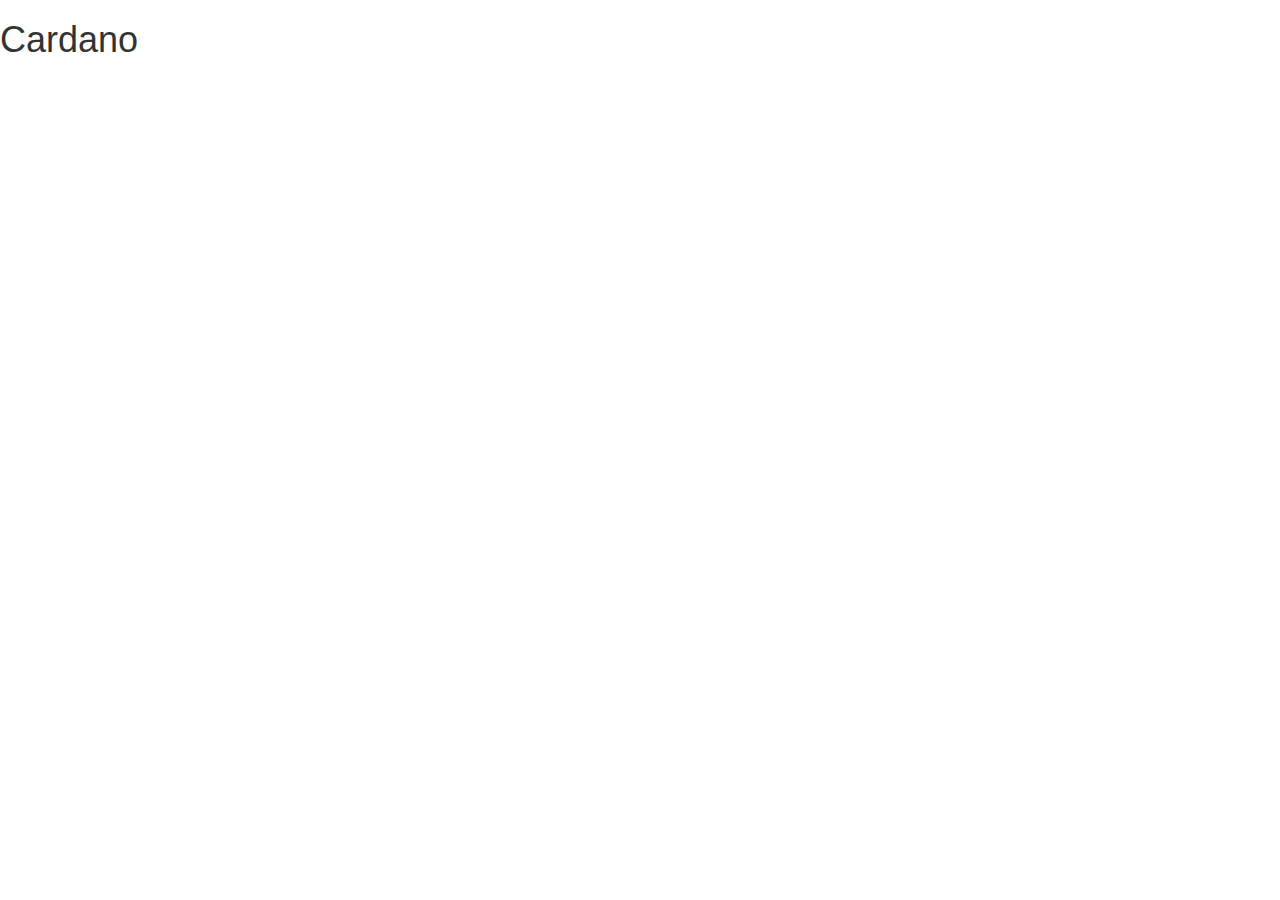
==== index.html @ ebd58d10 "First commit. Load the basic files" ====
<!DOCTYPE html>
<html lang="en">
<head>
    <meta charset="utf-8">
    <meta http-equiv="X-UA-Compatible" content="IE=edge">
    <meta name="viewport" content="width=device-width, initial-scale=1">
    <title>Cardano</title>
    <link href="resources/css/bootstrap.css" rel="stylesheet">

    <!--[if lt IE 9]>
    <script src="https://oss.maxcdn.com/html5shiv/3.7.2/html5shiv.min.js"></script>
    <script src="https://oss.maxcdn.com/respond/1.4.2/respond.min.js"></script>
    <![endif]-->
</head>
<body>
<h1>Cardano</h1>

<script src="resources/js/libs/jQuery/jquery.1.11.2.min.js"></script>
<script src="resources/js/libs/bootstrap/bootstrap.min.js"></script>
</body>
</html>
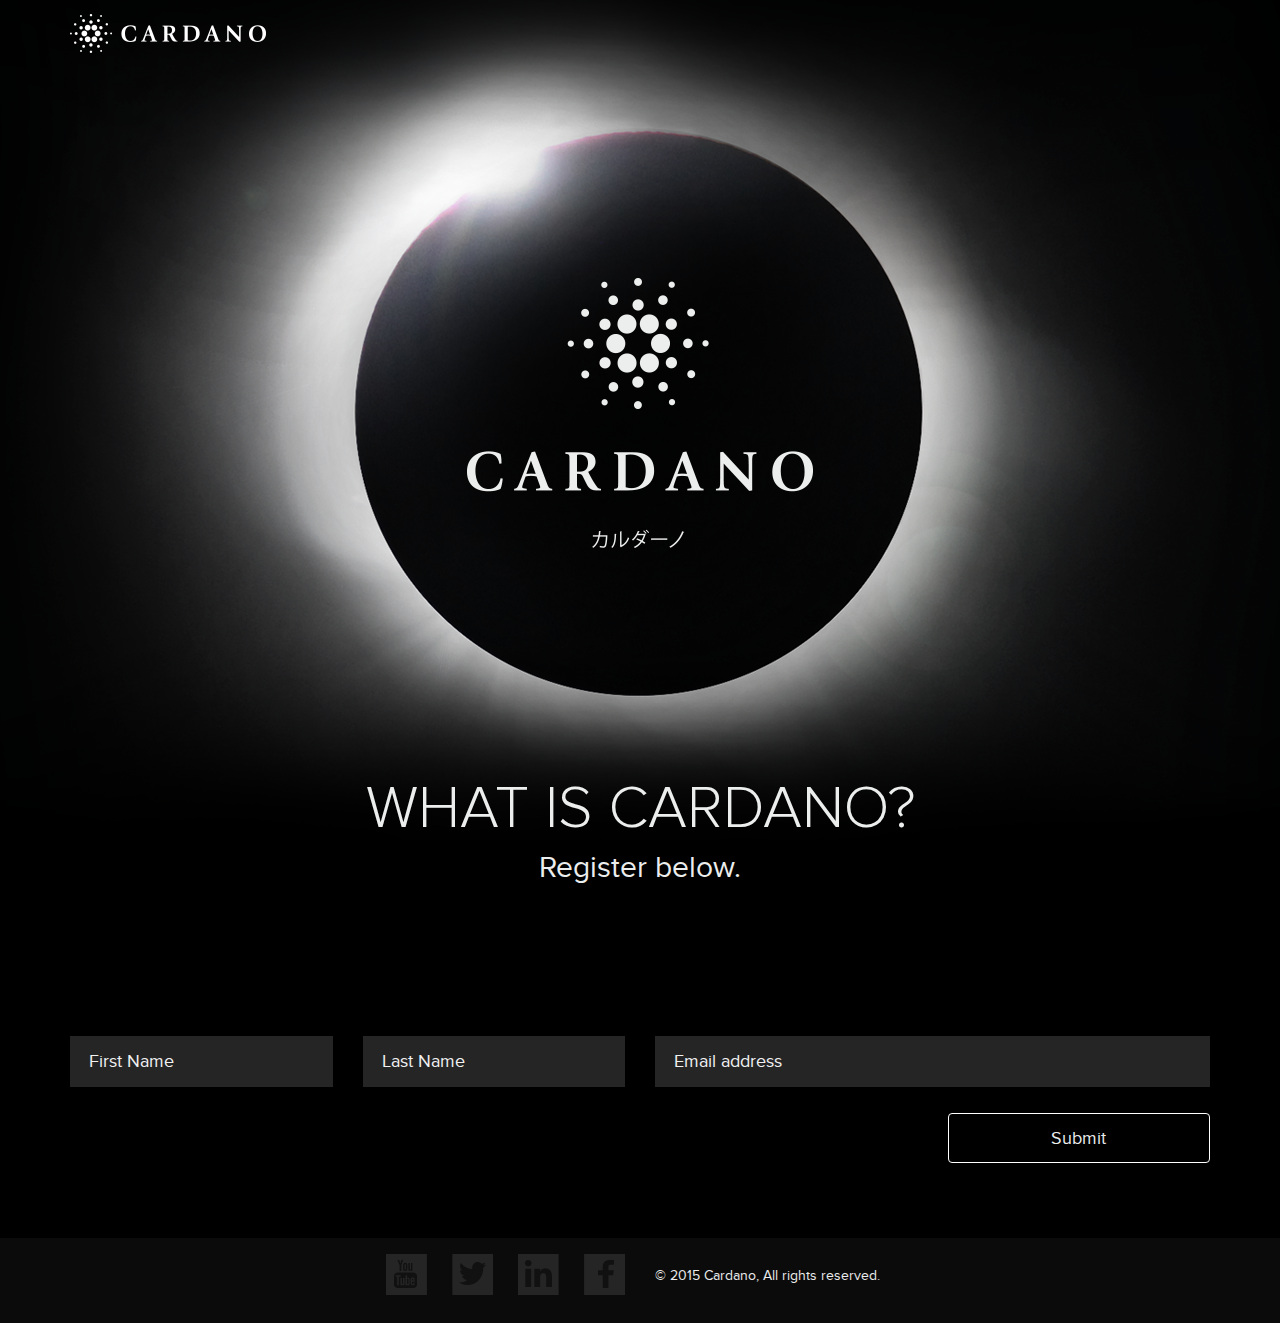
==== commit a86b2551: "validation of the form" ====
--- a/index.html
+++ b/index.html
@@ -4,18 +4,95 @@
     <meta charset="utf-8">
     <meta http-equiv="X-UA-Compatible" content="IE=edge">
     <meta name="viewport" content="width=device-width, initial-scale=1">
-    <title>Cardano</title>
+    <title>What is Cardano?</title>
     <link href="resources/css/bootstrap.css" rel="stylesheet">
-
+    <link rel="stylesheet" href="resources/css/main.css"/>
     <!--[if lt IE 9]>
     <script src="https://oss.maxcdn.com/html5shiv/3.7.2/html5shiv.min.js"></script>
     <script src="https://oss.maxcdn.com/respond/1.4.2/respond.min.js"></script>
     <![endif]-->
 </head>
 <body>
-<h1>Cardano</h1>
+<div id="mainContainer">
+    <div class="container">
+        <div class="row">
+            <div class="col-lg-3 col-md-3 col-sm-3 col-xs-3">
+                <a href="javascript: void(0);" class="header-logo">
+                    <img src="resources/images/logo.png" alt=""/>
+                </a>
+            </div>
+        </div>
+    </div>
+    <div class="container-fluid">
+        <div class="row">
+            <div class="col-lg-12 col-md-12 col-sm-12 col-xs-12 no-padding">
+                <div class="center-image">
+                    <img src="resources/images/big-logo.png" alt="" class="big-logo" width="346" height="270"/>
+                </div>
+            </div>
+        </div>
+    </div>
+    <div class="container">
+        <div class="row">
+            <div class="col-lg-12 col-md-12 col-sm-12 col-xs-12 no-padding">
+                <h1 class="title-page">What is Cardano?</h1>
+
+                <p class="small-description">Register below.</p>
+            </div>
+        </div>
+    </div>
+    <div class="container for-form">
+        <form action="" name="" id="registrationForm" method="post" novalidate="novalidate">
+            <div class="row success-message-form">
+                <div class="col-lg-3 col-md-3 col-sm-2 col-xs-2">&nbsp;</div>
+                <div class="col-lg-6 col-md-6 col-sm-9 col-xs-10">
+                    <div class="reg-complete">
+                        Registration Complete
+                    </div>
+                </div>
+            </div>
+
+            <div class="row">
+                <div class="col-lg-3 col-md-3 col-sm-6">
+                    <label for="firstName"><input type="text" id="firstName" data-default="First Name" class="input-form" value="First Name"/></label>
+                </div>
+                <div class="col-lg-3 col-md-3 col-sm-6">
+                    <label for="lastName"><input type="text" id="lastName" data-default="Last Name" class="input-form" value="Last Name"/></label>
+                </div>
+                <div class="col-lg-6 col-md-6 col-sm-12">
+                    <label for="emailAddress"><input type="email" id="emailAddress" data-default="Email address" class="input-form" value="Email address"/></label>
+                </div>
+            </div>
+            <div class="row">
+                <div class="col-lg-12 col-md-12 col-sm1-2 col-xs-12">
+                    <span id="error-message">&nbsp;</span>
+                </div>
+            </div>
+            <div class="row">
+                <div class="col-lg-9 col-md-9 col-sm-9">&nbsp;</div>
+                <div class="col-lg-3 col-md-3 col-sm-3"><input type="submit" value="Submit" class="submit-form"/></div>
+            </div>
+        </form>
+    </div>
+    <footer>
+        <div class="container">
+            <div class="col-lg-6 col-md-6 col-sm-6 col-xs-12">
+                <div class="social-link-block right">
+                    <a href="" class="yu"></a>
+                    <a href="" class="tw"></a>
+                    <a href="" class="in"></a>
+                    <a href="" class="fc"></a>
+                </div>
+            </div>
+            <div class="col-lg-6 col-md-6 col-sm-6 col-xs-12">
+                <p class="copyright">&copy; 2015 Cardano, All rights reserved.</p>
+            </div>
+        </div>
+    </footer>
+</div>
 
 <script src="resources/js/libs/jQuery/jquery.1.11.2.min.js"></script>
 <script src="resources/js/libs/bootstrap/bootstrap.min.js"></script>
+<script src="resources/js/cardano.js"></script>
 </body>
 </html>--- a/resources/css/main.css
+++ b/resources/css/main.css
@@ -0,0 +1,153 @@
+@font-face {
+    font-family: 'PROXIMANOVALIGHT';
+    src: url('fonts/PROXIMANOVALIGHT.eot');
+    src: url('fonts/PROXIMANOVALIGHT.eot') format('embedded-opentype'),
+    url('fonts/PROXIMANOVALIGHT.woff2') format('woff2'),
+    url('fonts/PROXIMANOVALIGHT.woff') format('woff'),
+    url('fonts/PROXIMANOVALIGHT.ttf') format('truetype'),
+    url('fonts/PROXIMANOVALIGHT.svg#PROXIMANOVALIGHT') format('svg');
+}
+@font-face {
+    font-family: 'proxima_novaregular';
+    src: url('fonts/proximanova-reg-webfont.eot');
+    src: url('fonts/proximanova-reg-webfont.eot?#iefix') format('embedded-opentype'),
+    url('fonts/proximanova-reg-webfont.woff2') format('woff2'),
+    url('fonts/proximanova-reg-webfont.woff') format('woff'),
+    url('fonts/proximanova-reg-webfont.ttf') format('truetype'),
+    url('fonts/proximanova-reg-webfont.svg#proxima_novaregular') format('svg');
+    font-weight: normal;
+    font-style: normal;
+
+}
+a img{
+    border: none;
+}
+input ,textarea, a{
+    outline: none;
+}
+
+
+body {
+    font: 18px 'proxima_novaregular';
+    color: #eceded;
+    background: #000;
+}
+.header-logo{
+    position: relative;
+    z-index: 1;
+}
+.header-logo img{
+    margin-top: 14px;
+}
+.no-padding{
+    padding-left: 0;
+    padding-right: 0;
+}
+.center-image{
+    width: 100%;
+    height: 852px;
+    margin-top: -65px;
+    background: url(../images/center-image.png) no-repeat 50% 50%;
+    position: relative;
+}
+.big-logo{
+    position: absolute;
+    top: 290px;
+    left: 50%;
+    margin-left: -173px;
+}
+.title-page{
+    text-align: center;
+    font: 60px 'PROXIMANOVALIGHT';
+    text-transform: uppercase;
+    margin-top: -60px;
+}
+.small-description{
+    text-align: center;
+    font-size: 30px;
+}
+.for-form{
+    margin-top: 140px;
+}
+.for-form label{
+    display: block;
+}
+.input-form{
+    display: block;
+    border: none;
+    height: 51px;
+    background: #252525;
+    padding-left: 19px;
+    width: 100%;
+    color: #f1f1f2;
+    font: 18px 'proxima_novaregular';
+}
+.submit-form{
+    display: block;
+    width: 100%;
+    border: 1px solid #fff;
+    border-radius: 4px;
+    background: transparent;
+    font: 18px 'proxima_novaregular';
+    height: 50px;
+    margin-bottom: 75px;
+}
+footer{
+    min-height: 70px;
+    background: #0b0b0b;
+}
+.social-link-block{
+    text-align: right;
+}
+.social-link-block a{
+    background: url(../images/social-ico.png) no-repeat left top;
+    width: 41px;
+    height: 41px;
+    display: inline-block;
+    margin-top: 16px;
+    margin-left: 20px;
+    transition: all .2s ease-in-out;
+}
+.social-link-block a.yu{
+    background-position: 0 0;
+}
+.social-link-block a.tw{
+    background-position: -61px 0;
+}
+.social-link-block a.in{
+    background-position: -123px 0;
+}
+.social-link-block a.fc{
+    background-position: -184px 0;
+}
+.social-link-block a.yu:hover{
+    background-position: 0 -41px;
+}
+.social-link-block a.tw:hover{
+    background-position: -61px -41px;
+}
+.social-link-block a.in:hover{
+    background-position: -123px -41px;
+}
+.social-link-block a.fc:hover{
+    background-position: -184px -41px;
+}
+p.copyright{
+    font: 14px/75px 'proxima_novaregular';
+    color: #eceded;
+}
+#error-message{
+    color: #952121;
+    font: 18px 'proxima_novaregular';
+}
+.reg-complete{
+    background: url(../images/reg-complete.png) no-repeat left 50%;
+    height: 55px;
+    text-align: center;
+    font: 30px/55px 'proxima_novaregular';
+    color: #eceded;
+    margin-bottom: 150px;
+}
+.success-message-form{
+    display: none;
+}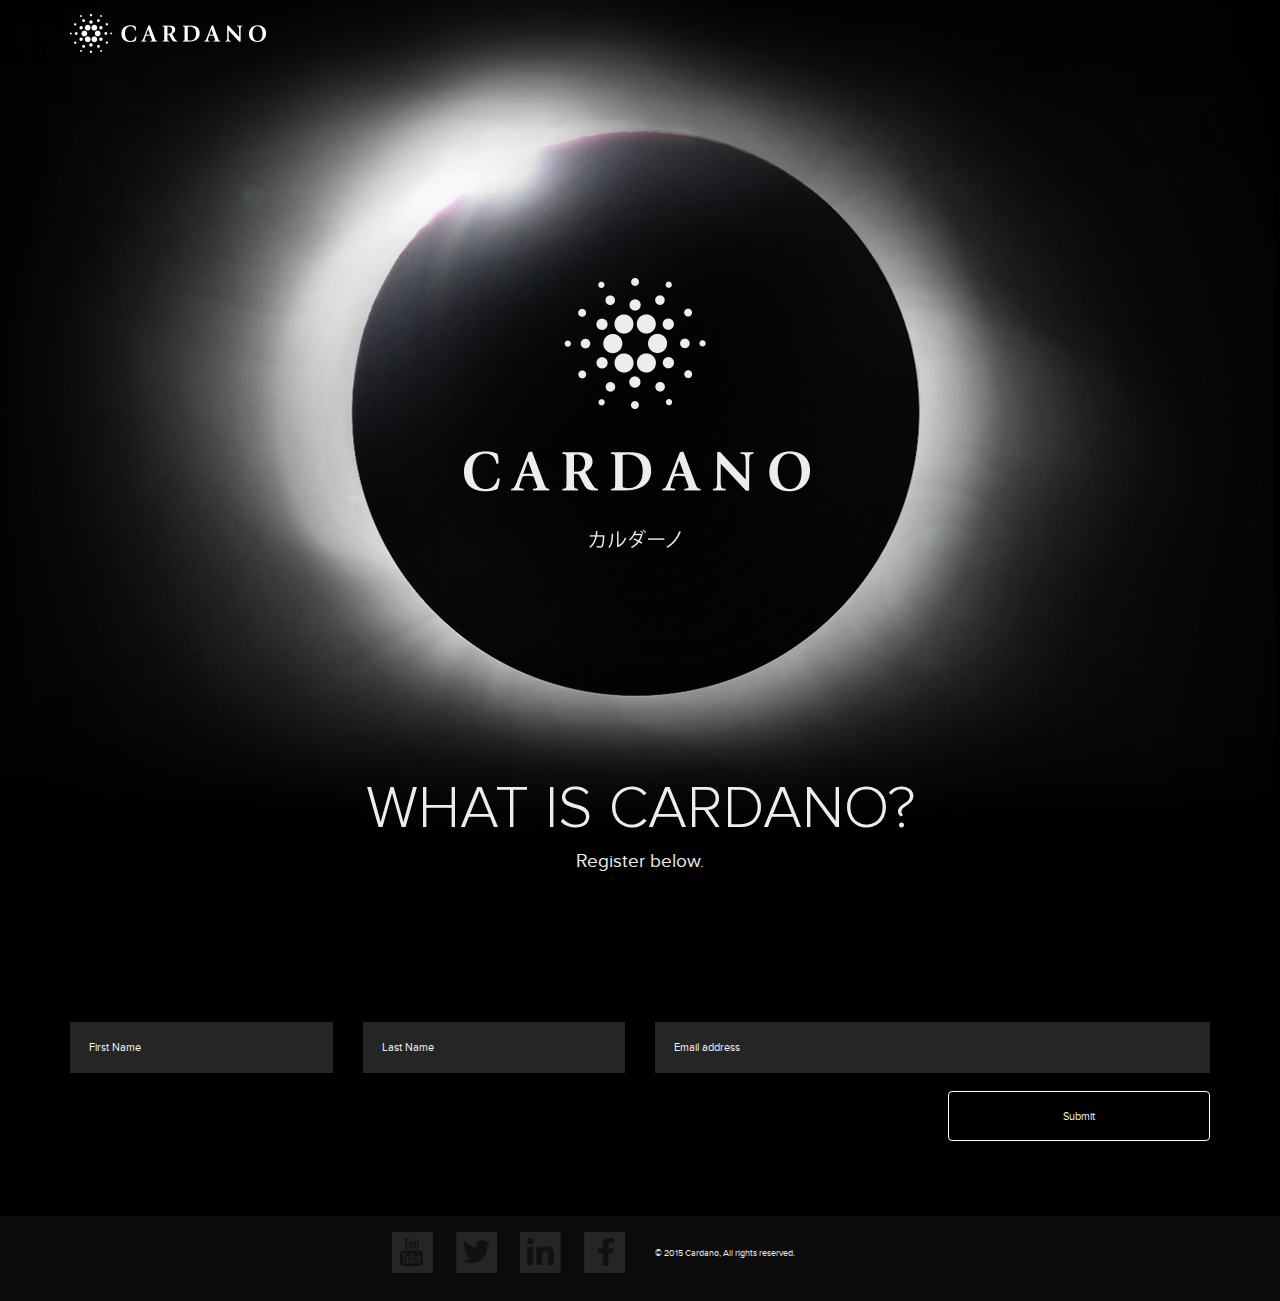
==== commit de4a7f43: "add plax effect" ====
--- a/index.html
+++ b/index.html
@@ -45,7 +45,7 @@
         <form action="" name="" id="registrationForm" method="post" novalidate="novalidate">
             <div class="row success-message-form">
                 <div class="col-lg-3 col-md-3 col-sm-2 col-xs-2">&nbsp;</div>
-                <div class="col-lg-6 col-md-6 col-sm-9 col-xs-10">
+                <div class="col-lg-6 col-md-6 col-sm-9 col-xs-10 no-padding">
                     <div class="reg-complete">
                         Registration Complete
                     </div>
@@ -91,8 +91,10 @@
     </footer>
 </div>
 
+<script src="resources/js/SmoothScroll.js"></script>
 <script src="resources/js/libs/jQuery/jquery.1.11.2.min.js"></script>
 <script src="resources/js/libs/bootstrap/bootstrap.min.js"></script>
+<script src="resources/js/libs/jQuery/plax.js"></script>
 <script src="resources/js/cardano.js"></script>
 </body>
 </html>--- a/resources/css/main.css
+++ b/resources/css/main.css
@@ -28,7 +28,7 @@
 
 
 body {
-    font: 18px 'proxima_novaregular';
+    font: 100% 'proxima_novaregular';
     color: #eceded;
     background: #000;
 }
@@ -44,7 +44,7 @@
     padding-right: 0;
 }
 .center-image{
-    width: 100%;
+    width: 99.5%;
     height: 852px;
     margin-top: -65px;
     background: url(../images/center-image.png) no-repeat 50% 50%;
@@ -64,7 +64,7 @@
 }
 .small-description{
     text-align: center;
-    font-size: 30px;
+    font-size: 187.5%;
 }
 .for-form{
     margin-top: 140px;
@@ -80,7 +80,7 @@
     padding-left: 19px;
     width: 100%;
     color: #f1f1f2;
-    font: 18px 'proxima_novaregular';
+    font: 112.5% 'proxima_novaregular';
 }
 .submit-form{
     display: block;
@@ -88,7 +88,7 @@
     border: 1px solid #fff;
     border-radius: 4px;
     background: transparent;
-    font: 18px 'proxima_novaregular';
+    font: 112.5% 'proxima_novaregular';
     height: 50px;
     margin-bottom: 75px;
 }
@@ -133,18 +133,18 @@
     background-position: -184px -41px;
 }
 p.copyright{
-    font: 14px/75px 'proxima_novaregular';
+    font: 87.5%/75px 'proxima_novaregular';
     color: #eceded;
 }
 #error-message{
     color: #952121;
-    font: 18px 'proxima_novaregular';
+    font: 112.5% 'proxima_novaregular';
 }
 .reg-complete{
     background: url(../images/reg-complete.png) no-repeat left 50%;
     height: 55px;
     text-align: center;
-    font: 30px/55px 'proxima_novaregular';
+    font: 187.5%/55px 'proxima_novaregular';
     color: #eceded;
     margin-bottom: 150px;
 }
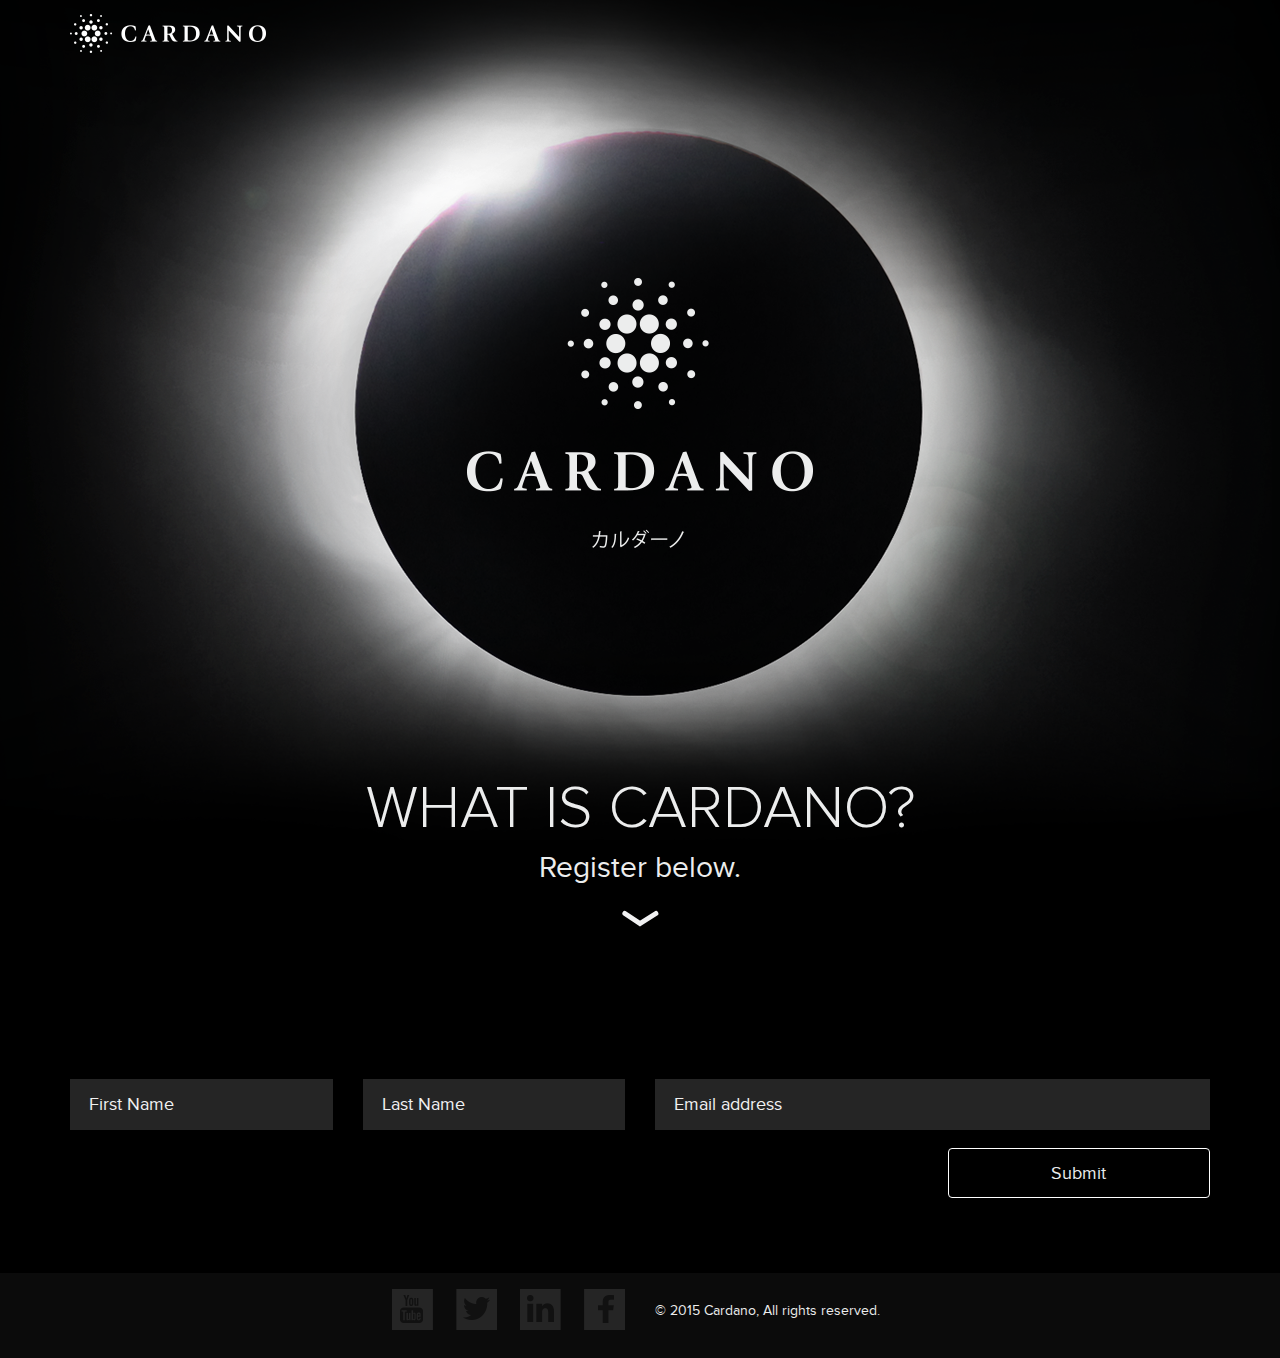
==== commit 8599ded0: "fix" ====
--- a/index.html
+++ b/index.html
@@ -27,6 +27,7 @@
         <div class="row">
             <div class="col-lg-12 col-md-12 col-sm-12 col-xs-12 no-padding">
                 <div class="center-image">
+                    <!--<img src="resources/images/center-image.png" alt="" class="center-image-fon"/>-->
                     <img src="resources/images/big-logo.png" alt="" class="big-logo" width="346" height="270"/>
                 </div>
             </div>
@@ -38,6 +39,20 @@
                 <h1 class="title-page">What is Cardano?</h1>
 
                 <p class="small-description">Register below.</p>
+                <p style="width: 40px;text-align: center; margin: 0 auto;">
+                    <svg version="1.1" id="Layer_1" xmlns="http://www.w3.org/2000/svg" xmlns:xlink="http://www.w3.org/1999/xlink" x="0px" y="0px"
+	 viewBox="0 0 32 32" enable-background="new 0 0 32 32" xml:space="preserve">
+                        <g id="Arrow_x5F_Right_x5F_1" display="none">
+                            <g display="inline">
+                                <path fill="#F1F1F2" d="M29.4,13.5c-0.4-0.3-0.9-0.4-1.4-0.4c-0.5,0-1,0.1-1.4,0.4l-8.5,5.8c-0.6,0.4-1.3,0.6-2.1,0.6
+                                    c-0.8,0-1.6-0.2-2.1-0.6l-8.5-5.8C5,13.3,4.5,13.1,4,13.1c-0.5,0-1,0.1-1.4,0.4c-0.8,0.5-0.8,1.4,0,1.9l11.3,8
+                                    c0.6,0.4,1.3,0.6,2.1,0.6c0.8,0,1.6-0.2,2.1-0.6l11.3-8c0.4-0.3,0.6-0.6,0.6-1C30,14.1,29.8,13.8,29.4,13.5z"/>
+                            </g>
+                        </g>
+                        <polyline fill="none" stroke="#F1F1F2" stroke-width="4" stroke-linecap="round" stroke-miterlimit="10" points="3.9,14 16,22.1
+                            28.7,14 "/>
+                    </svg>
+                </p>
             </div>
         </div>
     </div>
@@ -94,7 +109,6 @@
 <script src="resources/js/SmoothScroll.js"></script>
 <script src="resources/js/libs/jQuery/jquery.1.11.2.min.js"></script>
 <script src="resources/js/libs/bootstrap/bootstrap.min.js"></script>
-<script src="resources/js/libs/jQuery/plax.js"></script>
 <script src="resources/js/cardano.js"></script>
 </body>
 </html>--- a/resources/css/main.css
+++ b/resources/css/main.css
@@ -44,7 +44,7 @@
     padding-right: 0;
 }
 .center-image{
-    width: 99.5%;
+    width: 100%;
     height: 852px;
     margin-top: -65px;
     background: url(../images/center-image.png) no-repeat 50% 50%;
@@ -64,7 +64,7 @@
 }
 .small-description{
     text-align: center;
-    font-size: 187.5%;
+    font-size: 30px;
 }
 .for-form{
     margin-top: 140px;
@@ -80,7 +80,7 @@
     padding-left: 19px;
     width: 100%;
     color: #f1f1f2;
-    font: 112.5% 'proxima_novaregular';
+    font: 18px 'proxima_novaregular';
 }
 .submit-form{
     display: block;
@@ -88,7 +88,7 @@
     border: 1px solid #fff;
     border-radius: 4px;
     background: transparent;
-    font: 112.5% 'proxima_novaregular';
+    font: 18px 'proxima_novaregular';
     height: 50px;
     margin-bottom: 75px;
 }
@@ -133,7 +133,7 @@
     background-position: -184px -41px;
 }
 p.copyright{
-    font: 87.5%/75px 'proxima_novaregular';
+    font: 14px/75px 'proxima_novaregular';
     color: #eceded;
 }
 #error-message{
@@ -150,4 +150,22 @@
 }
 .success-message-form{
     display: none;
+}
+@media (max-width: 590px) {
+    .center-image{
+        background-size: 250% 85%;
+    }
+}
+@media (max-width: 470px) {
+    .center-image{
+        background-size: 250% 71%;
+    }
+}
+@media (max-width: 400px) {
+    .center-image{
+        background-size: 250% 61%;
+    }
+    .big-logo{
+
+    }
 }